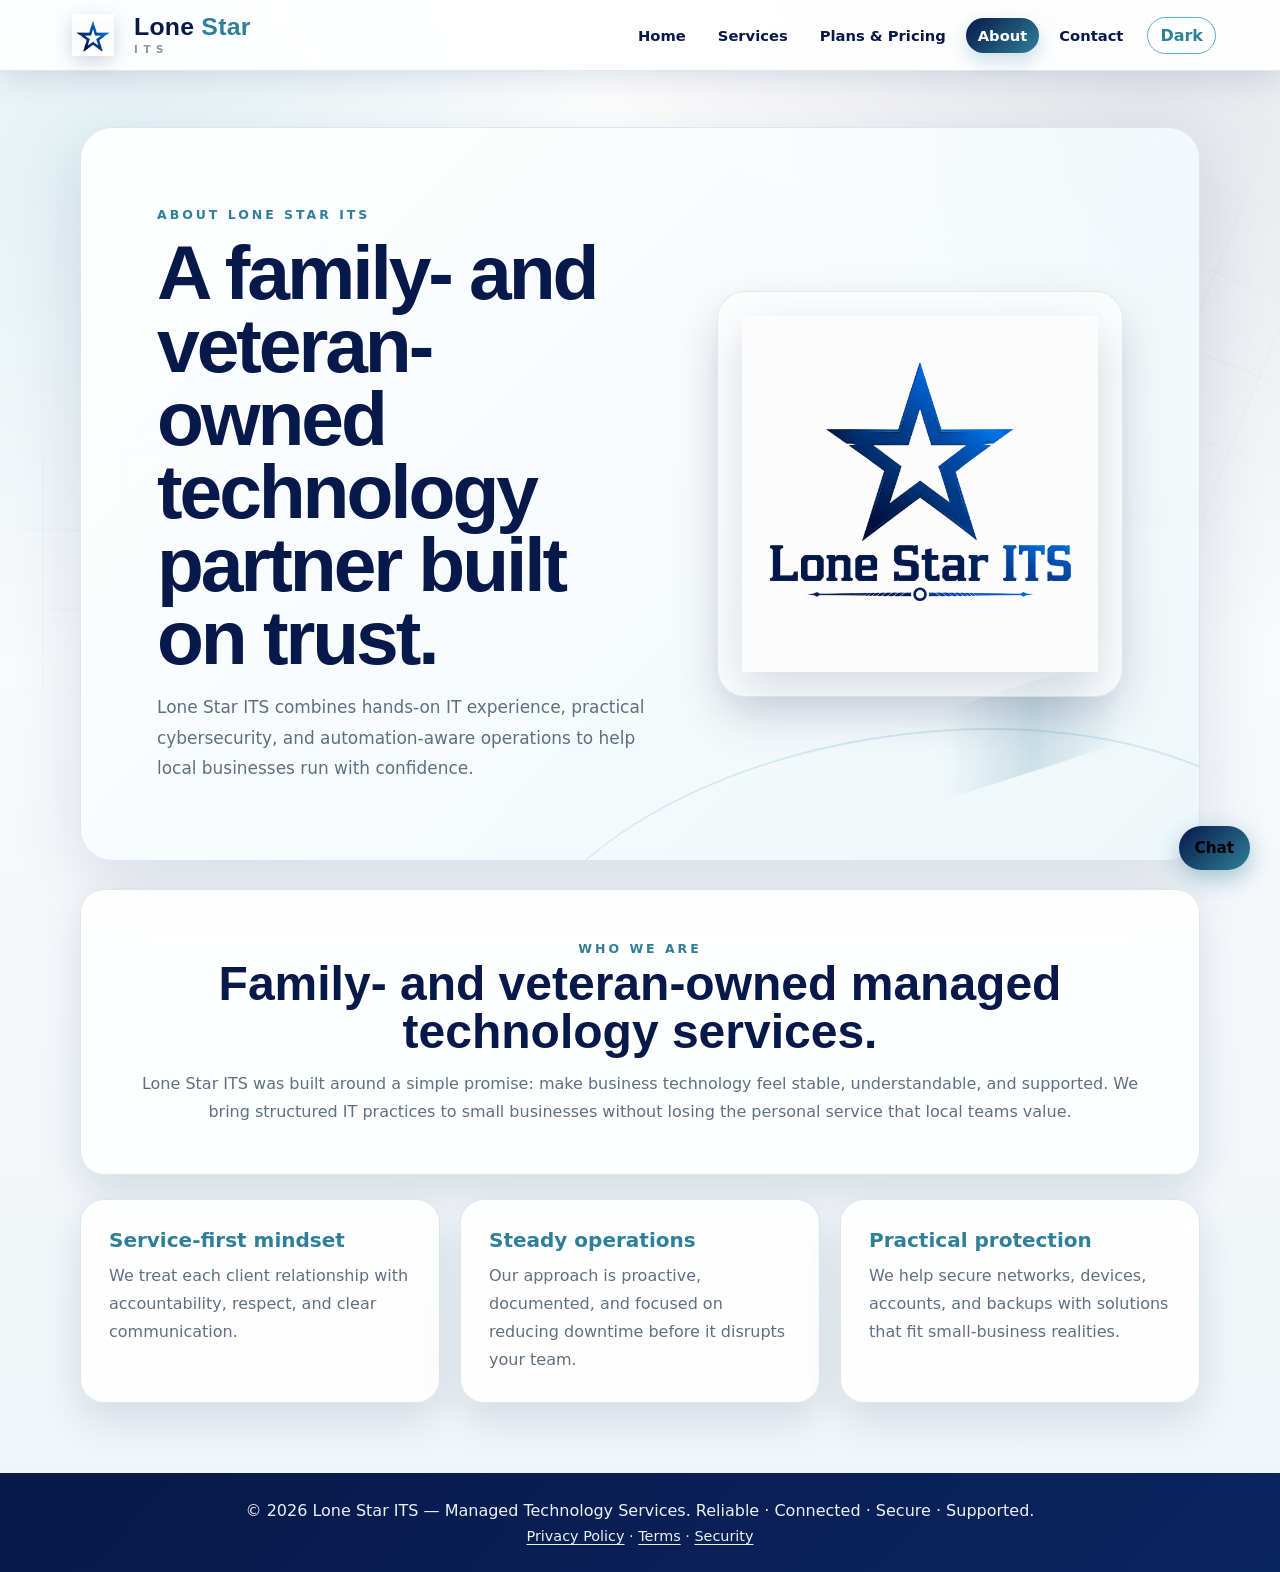
==== about.html @ 78ede6d4 "chore: update Lone Star ITS logo assets" ====
<!DOCTYPE html>
<html lang="en">
<head>
  <meta charset="UTF-8">
  <meta name="viewport" content="width=device-width, initial-scale=1.0">
  <title>About | Lone Star ITS</title>
  <meta name="description" content="Learn about Lone Star ITS, a family- and veteran-owned managed technology services company helping small businesses stay reliable, secure, and connected.">
  <meta property="og:title" content="About | Lone Star ITS">
  <meta property="og:description" content="Learn about Lone Star ITS, a family- and veteran-owned managed technology services company helping small businesses stay reliable, secure, and connected.">
  <meta property="og:image" content="https://lonestar-its.com/logo.png">
  <meta property="og:url" content="https://lonestar-its.com/about.html">
  <link rel="icon" type="image/png" href="logo-mark.png">
  <meta http-equiv="Content-Security-Policy" content="default-src 'self'; script-src 'self' 'unsafe-inline'; style-src 'self' 'unsafe-inline' https://fonts.googleapis.com; font-src https://fonts.gstatic.com; img-src 'self' data:; form-action https://formspree.io; connect-src 'self' https://lone-star-its.saints-correa23.workers.dev;">
  <meta http-equiv="X-Content-Type-Options" content="nosniff">
  <meta http-equiv="X-Frame-Options" content="DENY">
  <meta name="referrer" content="strict-origin-when-cross-origin">
  <link href="https://fonts.googleapis.com/css2?family=Inter:wght@400;500;600;700;800&family=Rajdhani:wght@600;700&display=swap" rel="stylesheet">
  <link rel="stylesheet" href="style.css">
</head>
<body>
<header>
  <a class="brand" href="index.html" aria-label="Lone Star ITS home">
    <img src="logo-mark.png" alt="Lone Star ITS blue star logo mark">
    <span class="brand-copy"><strong><span>Lone</span> Star</strong><small>ITS</small></span>
  </a>
  <div class="header-right">
    <nav id="main-nav">
      <a href="index.html">Home</a>
      <a href="services.html">Services</a>
      <a href="pricing.html">Plans &amp; Pricing</a>
      <a class="active" href="about.html">About</a>
      <a href="contact.html">Contact</a>
    </nav>
    <button class="dark-toggle" id="dark-mode-toggle">Dark</button>
    <button class="hamburger" id="hamburger" aria-label="Menu">
      <span></span><span></span><span></span>
    </button>
  </div>
</header>
<section class="hero compact fade-in"><div class="hero-text slide-up"><p class="eyebrow">About Lone Star ITS</p><h1>A family- and veteran-owned technology partner built on trust.</h1><p>Lone Star ITS combines hands-on IT experience, practical cybersecurity, and automation-aware operations to help local businesses run with confidence.</p></div><div class="hero-logo-panel"><img src="logo.png" alt="Lone Star ITS logo"></div></section>
<main>
  <section class="mission fade-in">
    <p class="eyebrow">Who We Are</p>
    <h2>Family- and veteran-owned managed technology services.</h2>
    <p>Lone Star ITS was built around a simple promise: make business technology feel stable, understandable, and supported. We bring structured IT practices to small businesses without losing the personal service that local teams value.</p>
  </section>
  <section class="values cards fade-in">
    <article><h3>Service-first mindset</h3><p>We treat each client relationship with accountability, respect, and clear communication.</p></article>
    <article><h3>Steady operations</h3><p>Our approach is proactive, documented, and focused on reducing downtime before it disrupts your team.</p></article>
    <article><h3>Practical protection</h3><p>We help secure networks, devices, accounts, and backups with solutions that fit small-business realities.</p></article>
  </section>
</main>
<footer>
  <p>© 2026 Lone Star ITS — Managed Technology Services. Reliable · Connected · Secure · Supported.</p>
  <p class="footer-links"><a href="privacy.html">Privacy Policy</a> · <a href="terms.html">Terms</a> · <a href="security.html">Security</a></p>
</footer>
<div id="chat-widget">
  <div id="chat-box">
    <div id="chat-header">
      <div class="chat-status">
        <span class="status-dot"></span>
        Lone Star ITS Support
      </div>
      <button id="chat-close" aria-label="Close chat">X</button>
    </div>
    <div id="chat-messages">
      <div class="chat-msg bot">Hi there! I'm the Lone Star ITS assistant. How can I help you secure, connect, or support your business today?</div>
    </div>
    <div id="chat-quick-replies">
      <button class="quick-reply">Pricing</button>
      <button class="quick-reply">Services</button>
      <button class="quick-reply">Service Area</button>
      <button class="quick-reply">Contact</button>
    </div>
    <div id="chat-input-row">
      <input type="text" id="chat-input" placeholder="Type a message..." autocomplete="off">
      <button id="chat-send" aria-label="Send message">Send</button>
    </div>
  </div>
  <button id="chat-toggle" title="Chat with us">Chat</button>
</div>
<script src="main.js"></script>
</body>
</html>
---- style.css ----
/* ============================================================
   Lone Star ITS — Main Stylesheet
   Brand direction: navy, teal, silver, white, circuit-line detail
   ============================================================ */

:root {
  --bg: #f7f9fc;
  --surface: #ffffff;
  --surface-soft: #eef5f8;
  --text: #10213f;
  --muted: #5f6f82;
  --navy: #07184a;
  --navy-2: #0b255f;
  --teal: #2f7f99;
  --teal-light: #5aafc4;
  --silver: #8b97a5;
  --border: #dce6ee;
  --shadow: rgba(7, 24, 74, 0.12);
  --shadow-strong: rgba(7, 24, 74, 0.24);
  --chat-bg: #ffffff;
  --chat-bubble-bot: #edf4f7;
  --chat-bubble-user: #2f7f99;
  --chat-text: #10213f;
}

body.dark-mode {
  --bg: #07111f;
  --surface: #0d1b2f;
  --surface-soft: #10213f;
  --text: #e9f2f7;
  --muted: #aebdca;
  --border: #1f3857;
  --shadow: rgba(0, 0, 0, 0.4);
  --shadow-strong: rgba(0, 0, 0, 0.55);
  --chat-bg: #0d1b2f;
  --chat-bubble-bot: #132b45;
  --chat-text: #e9f2f7;
}

* { box-sizing: border-box; margin: 0; padding: 0; }

body {
  min-height: 100vh;
  color: var(--text);
  background:
    radial-gradient(circle at 8% 10%, rgba(90, 175, 196, 0.16), transparent 28%),
    radial-gradient(circle at 90% 6%, rgba(7, 24, 74, 0.10), transparent 30%),
    linear-gradient(180deg, #ffffff 0%, var(--bg) 48%, #eef5f8 100%);
  font-family: 'Inter', system-ui, -apple-system, BlinkMacSystemFont, 'Segoe UI', sans-serif;
  transition: background-color 0.3s, color 0.3s;
}

body::before,
body::after {
  content: "";
  position: fixed;
  inset: auto auto 4% -6%;
  width: 48vw;
  height: 48vw;
  pointer-events: none;
  opacity: 0.18;
  background:
    linear-gradient(90deg, transparent 49%, var(--teal) 50%, transparent 51%) 0 0/80px 80px,
    linear-gradient(0deg, transparent 49%, var(--silver) 50%, transparent 51%) 0 0/80px 80px;
  mask-image: radial-gradient(circle, #000 0%, transparent 68%);
  z-index: -1;
}

body::after {
  inset: 5% -12% auto auto;
  transform: rotate(22deg);
  opacity: 0.13;
}

a { color: inherit; text-decoration: none; }

header {
  position: sticky;
  top: 0;
  z-index: 1000;
  display: flex;
  align-items: center;
  justify-content: space-between;
  gap: 24px;
  padding: 14px clamp(18px, 5vw, 64px);
  background: rgba(255, 255, 255, 0.88);
  border-bottom: 1px solid rgba(220, 230, 238, 0.9);
  box-shadow: 0 8px 30px var(--shadow);
  backdrop-filter: blur(14px);
}

body.dark-mode header { background: rgba(7, 17, 31, 0.88); }

.brand {
  display: inline-flex;
  align-items: center;
  gap: 12px;
  min-width: max-content;
}

.brand img {
  width: 58px;
  height: 42px;
  object-fit: contain;
  filter: drop-shadow(0 5px 10px rgba(7, 24, 74, 0.18));
}

.brand-copy { display: grid; line-height: 1; }
.brand-copy strong {
  font-family: 'Rajdhani', 'Inter', sans-serif;
  font-size: 1.55rem;
  letter-spacing: 0.01em;
  color: var(--teal);
}
.brand-copy strong span { color: var(--navy); }
body.dark-mode .brand-copy strong span { color: #dcefff; }
.brand-copy small {
  margin-top: 4px;
  color: var(--silver);
  letter-spacing: 0.55em;
  font-weight: 800;
  font-size: 0.64rem;
}

.header-right { display: flex; align-items: center; gap: 12px; }
nav { display: flex; align-items: center; gap: 8px; }
nav a {
  padding: 9px 12px;
  color: var(--navy);
  border-radius: 999px;
  font-weight: 700;
  font-size: 0.92rem;
  transition: 0.2s ease;
}
body.dark-mode nav a { color: #dcefff; }
nav a:hover,
nav a.active {
  color: #ffffff;
  background: linear-gradient(135deg, var(--navy), var(--teal));
  box-shadow: 0 8px 18px rgba(47, 127, 153, 0.24);
}

.dark-toggle,
.hamburger,
button,
.btn {
  font: inherit;
}

.dark-toggle {
  border: 1px solid var(--teal-light);
  background: var(--surface);
  color: var(--teal);
  border-radius: 999px;
  padding: 8px 12px;
  cursor: pointer;
  font-weight: 800;
  white-space: nowrap;
}
.dark-toggle:hover { background: var(--teal); color: #fff; }

.hamburger {
  display: none;
  flex-direction: column;
  gap: 5px;
  cursor: pointer;
  background: none;
  border: none;
  padding: 4px;
}
.hamburger span { width: 25px; height: 3px; background: var(--navy); border-radius: 3px; transition: 0.3s; }
body.dark-mode .hamburger span { background: #e9f2f7; }
.hamburger.open span:nth-child(1) { transform: translateY(8px) rotate(45deg); }
.hamburger.open span:nth-child(2) { opacity: 0; }
.hamburger.open span:nth-child(3) { transform: translateY(-8px) rotate(-45deg); }

.hero {
  position: relative;
  overflow: hidden;
  display: grid;
  grid-template-columns: minmax(0, 1.1fr) minmax(290px, 0.9fr);
  align-items: center;
  gap: clamp(28px, 5vw, 70px);
  margin: clamp(24px, 5vw, 56px) auto 28px;
  width: min(1120px, calc(100% - 32px));
  padding: clamp(34px, 6vw, 76px);
  background:
    linear-gradient(135deg, rgba(255, 255, 255, 0.94), rgba(238, 247, 250, 0.94)),
    radial-gradient(circle at 100% 0%, rgba(90, 175, 196, 0.24), transparent 35%);
  border: 1px solid var(--border);
  border-radius: 32px;
  box-shadow: 0 24px 70px var(--shadow);
}
body.dark-mode .hero { background: linear-gradient(135deg, rgba(13, 27, 47, 0.96), rgba(12, 36, 65, 0.92)); }
.hero::before {
  content: "";
  position: absolute;
  inset: auto -12% -45% 38%;
  height: 62%;
  border: 2px solid rgba(90, 175, 196, 0.22);
  border-left: none;
  border-bottom: none;
  border-radius: 50%;
  transform: rotate(-8deg);
}
.hero::after {
  content: "";
  position: absolute;
  right: 7%;
  bottom: 12%;
  width: 180px;
  height: 90px;
  background: linear-gradient(90deg, transparent, rgba(47, 127, 153, 0.28), transparent);
  transform: skewY(-18deg);
  opacity: 0.7;
}
.hero > * { position: relative; z-index: 1; }
.hero.compact { min-height: 360px; }
.hero h1 {
  max-width: 760px;
  color: var(--navy);
  font-family: 'Rajdhani', 'Inter', sans-serif;
  font-size: clamp(2.4rem, 6vw, 5rem);
  line-height: 0.95;
  letter-spacing: -0.04em;
  margin: 10px 0 18px;
}
body.dark-mode .hero h1 { color: #eaf8ff; }
.hero p { color: var(--muted); line-height: 1.8; font-size: 1.06rem; max-width: 680px; }
.eyebrow {
  color: var(--teal) !important;
  text-transform: uppercase;
  letter-spacing: 0.24em;
  font-weight: 900;
  font-size: 0.78rem !important;
}
.hero-actions { display: flex; flex-wrap: wrap; gap: 14px; margin-top: 28px; }

.btn,
button.submit {
  display: inline-flex;
  align-items: center;
  justify-content: center;
  border: none;
  border-radius: 999px;
  padding: 13px 22px;
  cursor: pointer;
  font-weight: 900;
  transition: 0.2s ease;
}
.btn.primary,
button.submit { background: linear-gradient(135deg, var(--navy), var(--teal)); color: #ffffff; box-shadow: 0 12px 26px rgba(47,127,153,0.28); }
.btn.secondary { color: var(--navy); background: var(--surface); border: 1px solid var(--border); }
.btn.small { padding: 10px 16px; color: #fff; background: var(--teal); margin-top: 16px; }
.btn:hover,
button.submit:hover { transform: translateY(-2px); box-shadow: 0 14px 34px var(--shadow-strong); }

.hero-logo-panel {
  display: grid;
  place-items: center;
  min-height: 300px;
  padding: 24px;
  background: rgba(255,255,255,0.72);
  border: 1px solid rgba(220, 230, 238, 0.8);
  border-radius: 28px;
  box-shadow: inset 0 1px 0 rgba(255,255,255,0.8), 0 20px 48px rgba(7,24,74,0.14);
}
body.dark-mode .hero-logo-panel { background: rgba(255,255,255,0.05); }
.hero-logo-panel img { width: min(100%, 480px); height: auto; object-fit: contain; filter: drop-shadow(0 16px 24px rgba(7,24,74,0.16)); }

main { width: min(1120px, calc(100% - 32px)); margin: 0 auto 70px; }
.trust-strip,
.cards,
.services-grid,
.pricing {
  display: grid;
  gap: 20px;
}
.trust-strip {
  grid-template-columns: repeat(4, 1fr);
  margin: 30px 0;
}
.trust-strip span,
.cards article,
.service-card,
.plan,
.contact,
.mission,
.goals,
.pricing-note,
.web-plan {
  background: rgba(255,255,255,0.9);
  border: 1px solid var(--border);
  border-radius: 24px;
  box-shadow: 0 16px 42px var(--shadow);
}
body.dark-mode .trust-strip span,
body.dark-mode .cards article,
body.dark-mode .service-card,
body.dark-mode .plan,
body.dark-mode .contact,
body.dark-mode .mission,
body.dark-mode .goals,
body.dark-mode .pricing-note,
body.dark-mode .web-plan { background: rgba(13,27,47,0.9); }
.trust-strip span { padding: 18px; text-align: center; color: var(--navy); font-weight: 900; letter-spacing: 0.1em; text-transform: uppercase; }
body.dark-mode .trust-strip span { color: #e9f2f7; }

.mission,
.goals { padding: clamp(26px, 5vw, 48px); margin: 24px 0; text-align: center; }
.mission h2,
.goals h2,
.contact h2,
.pricing-note h2,
.web-plan h2 { color: var(--navy); font-size: clamp(1.8rem, 4vw, 3rem); font-family: 'Rajdhani', 'Inter', sans-serif; line-height: 1; margin-bottom: 14px; }
body.dark-mode .mission h2,
body.dark-mode .goals h2,
body.dark-mode .contact h2,
body.dark-mode .pricing-note h2,
body.dark-mode .web-plan h2 { color: #eaf8ff; }
.mission p,
.goals li,
.cards p,
.service-card p,
.pricing-note p,
.web-plan-copy,
.web-price-card p,
.web-feature-list { color: var(--muted); line-height: 1.75; }
.goals ol { list-style: none; display: grid; gap: 12px; max-width: 820px; margin: 24px auto 0; text-align: left; }
.goals li { padding: 16px 18px; border-left: 4px solid var(--teal); background: var(--surface-soft); border-radius: 14px; }
.goals strong { color: var(--teal); }

.cards { grid-template-columns: repeat(3, 1fr); margin: 24px 0; }
.cards article { padding: 28px; }
.cards h3,
.service-card h3,
.plan h3 { color: var(--teal); font-size: 1.25rem; margin-bottom: 10px; }

.services-grid { grid-template-columns: repeat(auto-fit, minmax(260px, 1fr)); margin-top: 26px; }
.service-card { padding: 28px; transition: 0.2s ease; }
.service-card:hover { transform: translateY(-6px); box-shadow: 0 22px 52px var(--shadow-strong); }

.pricing-note { padding: clamp(24px, 4vw, 38px); margin: 24px 0 0; text-align: center; }
.pricing-note p { max-width: 780px; margin: 0 auto; }
.pricing-note .eyebrow { margin-bottom: 10px; }

.pricing { grid-template-columns: repeat(3, 1fr); align-items: stretch; margin-top: 28px; }
.plan { position: relative; padding: 32px; display: flex; flex-direction: column; gap: 16px; }
.plan.featured { border: 2px solid var(--teal-light); transform: translateY(-8px); }
.plan-label { color: var(--teal); text-transform: uppercase; letter-spacing: 0.18em; font-weight: 900; font-size: 0.72rem; }
.price { color: var(--navy); font-size: 2.4rem; font-weight: 900; }
body.dark-mode .price { color: #eaf8ff; }
.price span { color: var(--muted); font-size: 1rem; }
.plan ul { display: grid; gap: 10px; margin-left: 18px; color: var(--muted); line-height: 1.5; flex: 1; }

.standalone-pricing { margin-top: 28px; }
.web-plan {
  position: relative;
  overflow: hidden;
  display: grid;
  gap: 24px;
  padding: clamp(28px, 5vw, 46px);
  border: 2px solid rgba(90, 175, 196, 0.42);
}
.web-plan::before {
  content: "";
  position: absolute;
  inset: 0;
  background:
    radial-gradient(circle at 85% 15%, rgba(90,175,196,0.20), transparent 30%),
    linear-gradient(135deg, transparent, rgba(47,127,153,0.08));
  pointer-events: none;
}
.web-plan > * { position: relative; z-index: 1; }
.web-plan-copy { max-width: 850px; }
.web-pricing-grid { display: grid; grid-template-columns: repeat(2, 1fr); gap: 18px; }
.web-price-card {
  padding: 22px;
  border: 1px solid var(--border);
  border-radius: 20px;
  background: var(--surface-soft);
}
.web-price-card span { display: block; color: var(--teal); font-weight: 900; text-transform: uppercase; letter-spacing: 0.14em; font-size: 0.72rem; margin-bottom: 8px; }
.web-price-card strong { display: block; color: var(--navy); font-size: clamp(1.6rem, 4vw, 2.6rem); font-weight: 900; margin-bottom: 8px; }
body.dark-mode .web-price-card strong { color: #eaf8ff; }
.web-price-card strong span { display: inline; color: var(--muted); font-size: 1rem; letter-spacing: normal; text-transform: none; }
.web-price-card.highlight { background: linear-gradient(135deg, rgba(7, 24, 74, 0.08), rgba(47, 127, 153, 0.13)); border-color: var(--teal-light); }
.web-feature-list { display: grid; grid-template-columns: repeat(2, minmax(0, 1fr)); gap: 10px 20px; margin-left: 18px; }

.contact { max-width: 680px; margin: 28px auto 0; padding: clamp(26px, 5vw, 46px); text-align: center; }
form { margin-top: 20px; text-align: left; }
label { display: block; margin: 16px 0 7px; font-weight: 800; color: var(--navy); }
body.dark-mode label { color: #dcefff; }
input,
textarea,
select {
  width: 100%;
  padding: 13px 14px;
  border: 1px solid var(--border);
  border-radius: 14px;
  background: var(--surface);
  color: var(--text);
  font: inherit;
}
textarea { resize: vertical; }
input:focus,
textarea:focus,
select:focus { outline: 2px solid rgba(90,175,196,0.35); border-color: var(--teal); }
button.submit { width: 100%; margin-top: 20px; }


#chat-widget { position: fixed; bottom: 30px; right: 30px; z-index: 9999; }
#chat-toggle {
  min-width: 70px;
  height: 44px;
  padding: 0 16px;
  border-radius: 999px;
  background: linear-gradient(135deg, var(--navy), var(--teal));
  border: none;
  cursor: pointer;
  box-shadow: 0 8px 24px rgba(47,127,153,0.42);
  display: flex;
  align-items: center;
  justify-content: center;
  margin-left: auto;
  transition: transform 0.3s;
  font-size: 0.95rem;
  font-weight: 900;
}
#chat-toggle:hover { transform: scale(1.08); }
#chat-box {
  display: none;
  flex-direction: column;
  width: 330px;
  height: 430px;
  background: var(--chat-bg);
  border-radius: 20px;
  box-shadow: 0 18px 48px rgba(0,0,0,0.22);
  overflow: hidden;
  margin-bottom: 12px;
  border: 1px solid var(--border);
}
#chat-box.open { display: flex; }
#chat-header { background: linear-gradient(135deg, var(--navy), var(--teal)); color: #fff; padding: 14px 18px; display: flex; align-items: center; justify-content: space-between; font-weight: 800; font-size: 0.95em; }
.chat-status { display: flex; align-items: center; gap: 8px; }
.status-dot { width: 9px; height: 9px; background: #45d483; border-radius: 50%; animation: pulse 1.5s infinite; }
@keyframes pulse { 0%, 100% { opacity: 1; } 50% { opacity: 0.4; } }
#chat-close { background: none; border: none; color: #fff; font-size: 1.2em; cursor: pointer; line-height: 1; padding: 0 4px; }
#chat-messages { flex: 1; overflow-y: auto; padding: 16px; display: flex; flex-direction: column; gap: 10px; }
.chat-msg { max-width: 85%; padding: 10px 14px; border-radius: 16px; font-size: 0.88em; line-height: 1.5; word-wrap: break-word; }
.chat-msg.bot { background: var(--chat-bubble-bot); color: var(--chat-text); align-self: flex-start; border-bottom-left-radius: 4px; }
.chat-msg.user { background: var(--chat-bubble-user); color: #fff; align-self: flex-end; border-bottom-right-radius: 4px; }
#chat-quick-replies { display: flex; flex-wrap: wrap; gap: 6px; padding: 0 16px 10px; }
.quick-reply { background: none; border: 1px solid var(--teal); color: var(--teal); border-radius: 20px; padding: 5px 12px; font-size: 0.78em; cursor: pointer; font-weight: 800; }
.quick-reply:hover { background: var(--teal); color: #fff; }
#chat-input-row { display: flex; border-top: 1px solid var(--border); padding: 10px; gap: 8px; }
#chat-input { flex: 1; border-radius: 20px; padding: 8px 14px; font-size: 0.85em; }
#chat-send { background: var(--teal); border: none; border-radius: 999px; min-width: 58px; height: 36px; padding: 0 12px; color: #fff; cursor: pointer; display: flex; align-items: center; justify-content: center; font-weight: 900; }
#chat-send:hover { background: var(--teal-light); }
.typing-indicator { display: flex; align-items: center; gap: 4px; padding: 12px 16px; min-width: 52px; }
.typing-indicator span { display: inline-block; width: 7px; height: 7px; border-radius: 50%; background: var(--teal); animation: typingBounce 1.2s infinite ease-in-out; }
.typing-indicator span:nth-child(2) { animation-delay: 0.2s; }
.typing-indicator span:nth-child(3) { animation-delay: 0.4s; }
@keyframes typingBounce { 0%, 60%, 100% { transform: translateY(0); opacity: 0.4; } 30% { transform: translateY(-6px); opacity: 1; } }

footer { text-align: center; padding: 28px 16px; color: #e9f2f7; background: linear-gradient(135deg, var(--navy), #0b255f); }
.footer-links { margin-top: 8px; font-size: 0.9rem; }
.footer-links a { color: #e9f2f7; text-decoration: underline; text-underline-offset: 3px; }
.form-note { margin-top: 16px; color: var(--muted); line-height: 1.6; font-size: 0.92rem; }
.form-note a { color: var(--teal); font-weight: 800; text-decoration: underline; }
.visually-hidden { position: absolute !important; left: -10000px !important; width: 1px !important; height: 1px !important; overflow: hidden !important; }
.fade-in { animation: fadeIn 0.75s ease-in forwards; opacity: 0; }
.slide-up { animation: slideUp 0.75s ease-out forwards; opacity: 0; }
@keyframes fadeIn { from { opacity: 0; transform: translateY(10px); } to { opacity: 1; transform: translateY(0); } }
@keyframes slideUp { from { opacity: 0; transform: translateY(24px); } to { opacity: 1; transform: translateY(0); } }

@media (max-width: 900px) {
  header { flex-wrap: wrap; }
  .hamburger { display: flex; }
  nav { display: none; width: 100%; flex-direction: column; align-items: stretch; padding: 10px 0; }
  nav.open { display: flex; }
  nav a { text-align: center; }
  .hero { grid-template-columns: 1fr; text-align: center; padding: 32px 20px; }
  .hero p { margin-left: auto; margin-right: auto; }
  .hero-actions { justify-content: center; }
  .hero-logo-panel { min-height: 220px; }
  .trust-strip, .cards, .pricing, .web-pricing-grid, .web-feature-list { grid-template-columns: 1fr; }
  .plan.featured { transform: none; }
  #chat-box { width: 290px; height: 390px; }
  #chat-widget { bottom: 20px; right: 16px; }
}

@media (max-width: 520px) {
  .brand-copy strong { font-size: 1.2rem; }
  .brand-copy small { letter-spacing: 0.35em; }
  .brand img { width: 50px; }
  .header-right { width: 100%; justify-content: flex-end; }
  .hero h1 { font-size: 2.25rem; }
}
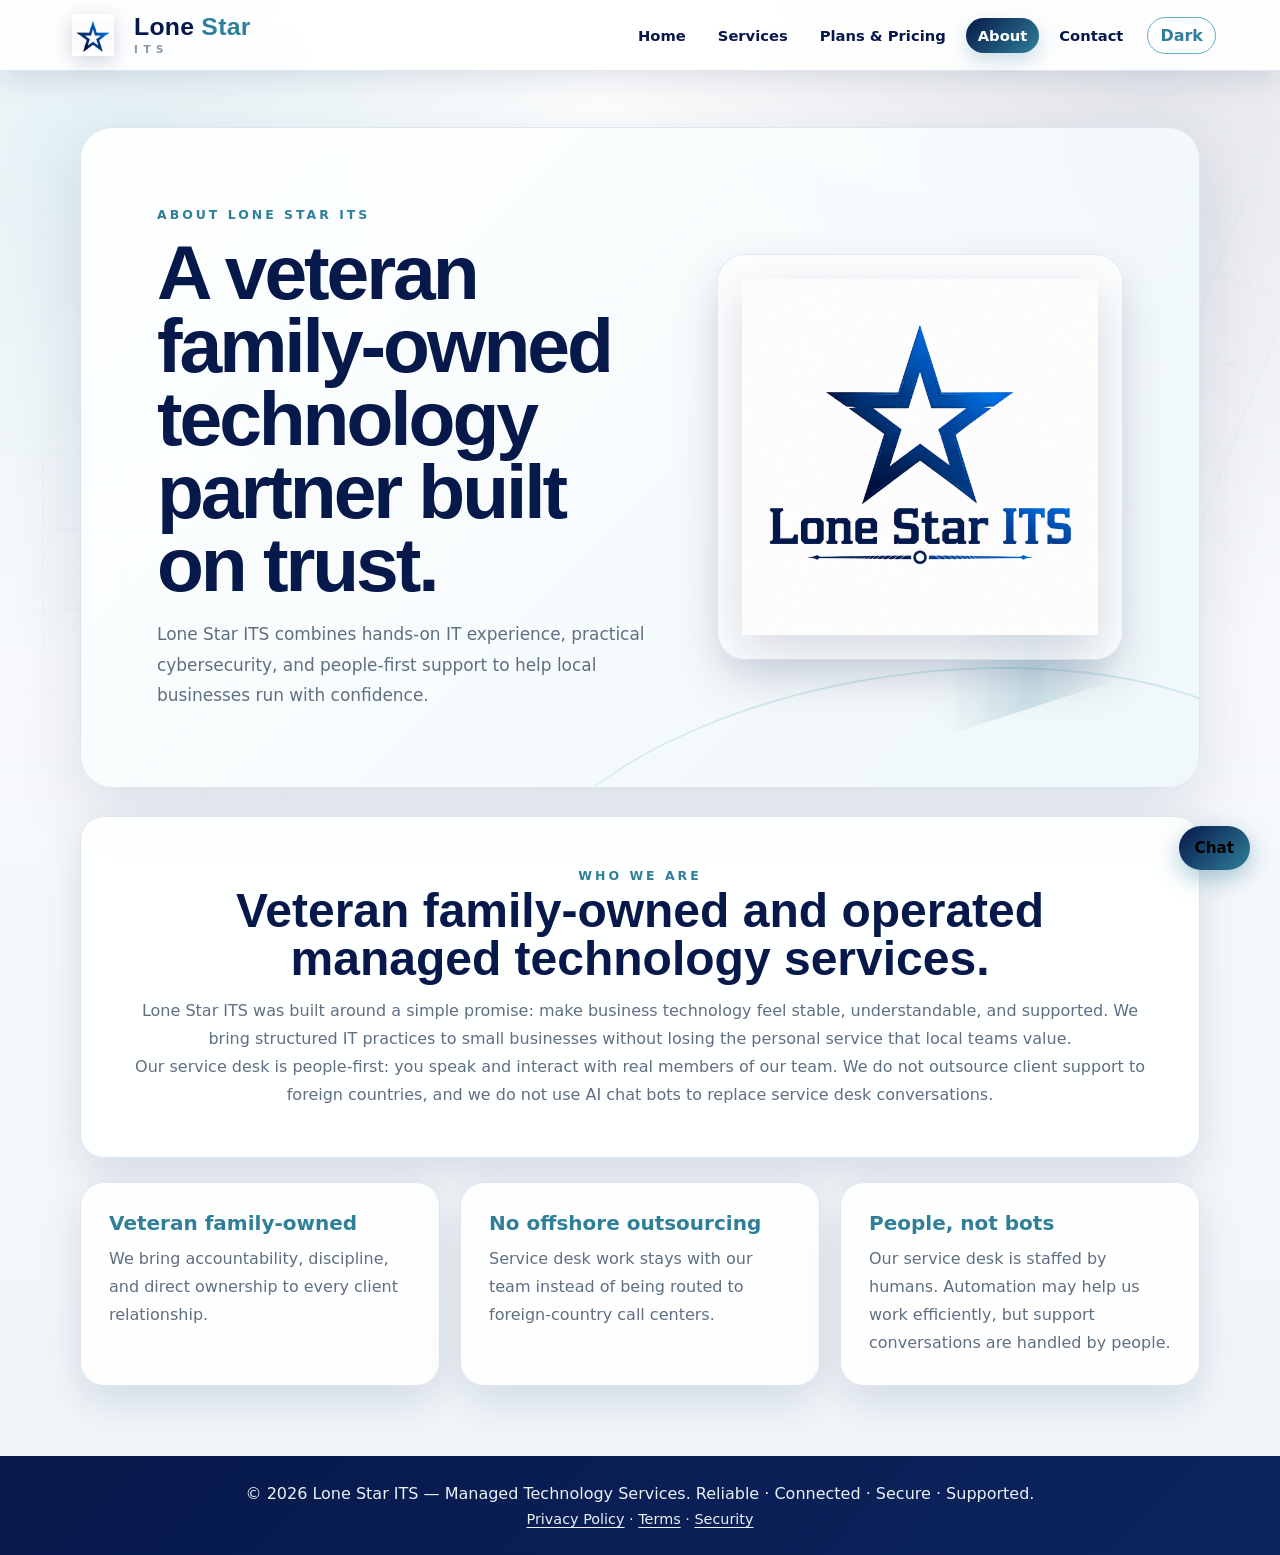
==== commit 9e4dc772: "chore: add human service desk messaging" ====
--- a/about.html
+++ b/about.html
@@ -4,9 +4,9 @@
   <meta charset="UTF-8">
   <meta name="viewport" content="width=device-width, initial-scale=1.0">
   <title>About | Lone Star ITS</title>
-  <meta name="description" content="Learn about Lone Star ITS, a family- and veteran-owned managed technology services company helping small businesses stay reliable, secure, and connected.">
+  <meta name="description" content="Learn about Lone Star ITS, a veteran family-owned and operated managed technology services company with U.S.-based human service desk support.">
   <meta property="og:title" content="About | Lone Star ITS">
-  <meta property="og:description" content="Learn about Lone Star ITS, a family- and veteran-owned managed technology services company helping small businesses stay reliable, secure, and connected.">
+  <meta property="og:description" content="Learn about Lone Star ITS, a veteran family-owned and operated managed technology services company with U.S.-based human service desk support.">
   <meta property="og:image" content="https://lonestar-its.com/logo.png">
   <meta property="og:url" content="https://lonestar-its.com/about.html">
   <link rel="icon" type="image/png" href="logo-mark.png">
@@ -37,17 +37,18 @@
     </button>
   </div>
 </header>
-<section class="hero compact fade-in"><div class="hero-text slide-up"><p class="eyebrow">About Lone Star ITS</p><h1>A family- and veteran-owned technology partner built on trust.</h1><p>Lone Star ITS combines hands-on IT experience, practical cybersecurity, and automation-aware operations to help local businesses run with confidence.</p></div><div class="hero-logo-panel"><img src="logo.png" alt="Lone Star ITS logo"></div></section>
+<section class="hero compact fade-in"><div class="hero-text slide-up"><p class="eyebrow">About Lone Star ITS</p><h1>A veteran family-owned technology partner built on trust.</h1><p>Lone Star ITS combines hands-on IT experience, practical cybersecurity, and people-first support to help local businesses run with confidence.</p></div><div class="hero-logo-panel"><img src="logo.png" alt="Lone Star ITS logo"></div></section>
 <main>
   <section class="mission fade-in">
     <p class="eyebrow">Who We Are</p>
-    <h2>Family- and veteran-owned managed technology services.</h2>
+    <h2>Veteran family-owned and operated managed technology services.</h2>
     <p>Lone Star ITS was built around a simple promise: make business technology feel stable, understandable, and supported. We bring structured IT practices to small businesses without losing the personal service that local teams value.</p>
+    <p>Our service desk is people-first: you speak and interact with real members of our team. We do not outsource client support to foreign countries, and we do not use AI chat bots to replace service desk conversations.</p>
   </section>
   <section class="values cards fade-in">
-    <article><h3>Service-first mindset</h3><p>We treat each client relationship with accountability, respect, and clear communication.</p></article>
-    <article><h3>Steady operations</h3><p>Our approach is proactive, documented, and focused on reducing downtime before it disrupts your team.</p></article>
-    <article><h3>Practical protection</h3><p>We help secure networks, devices, accounts, and backups with solutions that fit small-business realities.</p></article>
+    <article><h3>Veteran family-owned</h3><p>We bring accountability, discipline, and direct ownership to every client relationship.</p></article>
+    <article><h3>No offshore outsourcing</h3><p>Service desk work stays with our team instead of being routed to foreign-country call centers.</p></article>
+    <article><h3>People, not bots</h3><p>Our service desk is staffed by humans. Automation may help us work efficiently, but support conversations are handled by people.</p></article>
   </section>
 </main>
 <footer>
@@ -59,12 +60,12 @@
     <div id="chat-header">
       <div class="chat-status">
         <span class="status-dot"></span>
-        Lone Star ITS Support
+        Lone Star ITS Website Assistant
       </div>
       <button id="chat-close" aria-label="Close chat">X</button>
     </div>
     <div id="chat-messages">
-      <div class="chat-msg bot">Hi there! I'm the Lone Star ITS assistant. How can I help you secure, connect, or support your business today?</div>
+      <div class="chat-msg bot">Hi there! I'm the Lone Star ITS website assistant for general questions. For service desk support, you will work with real people from our team.</div>
     </div>
     <div id="chat-quick-replies">
       <button class="quick-reply">Pricing</button>
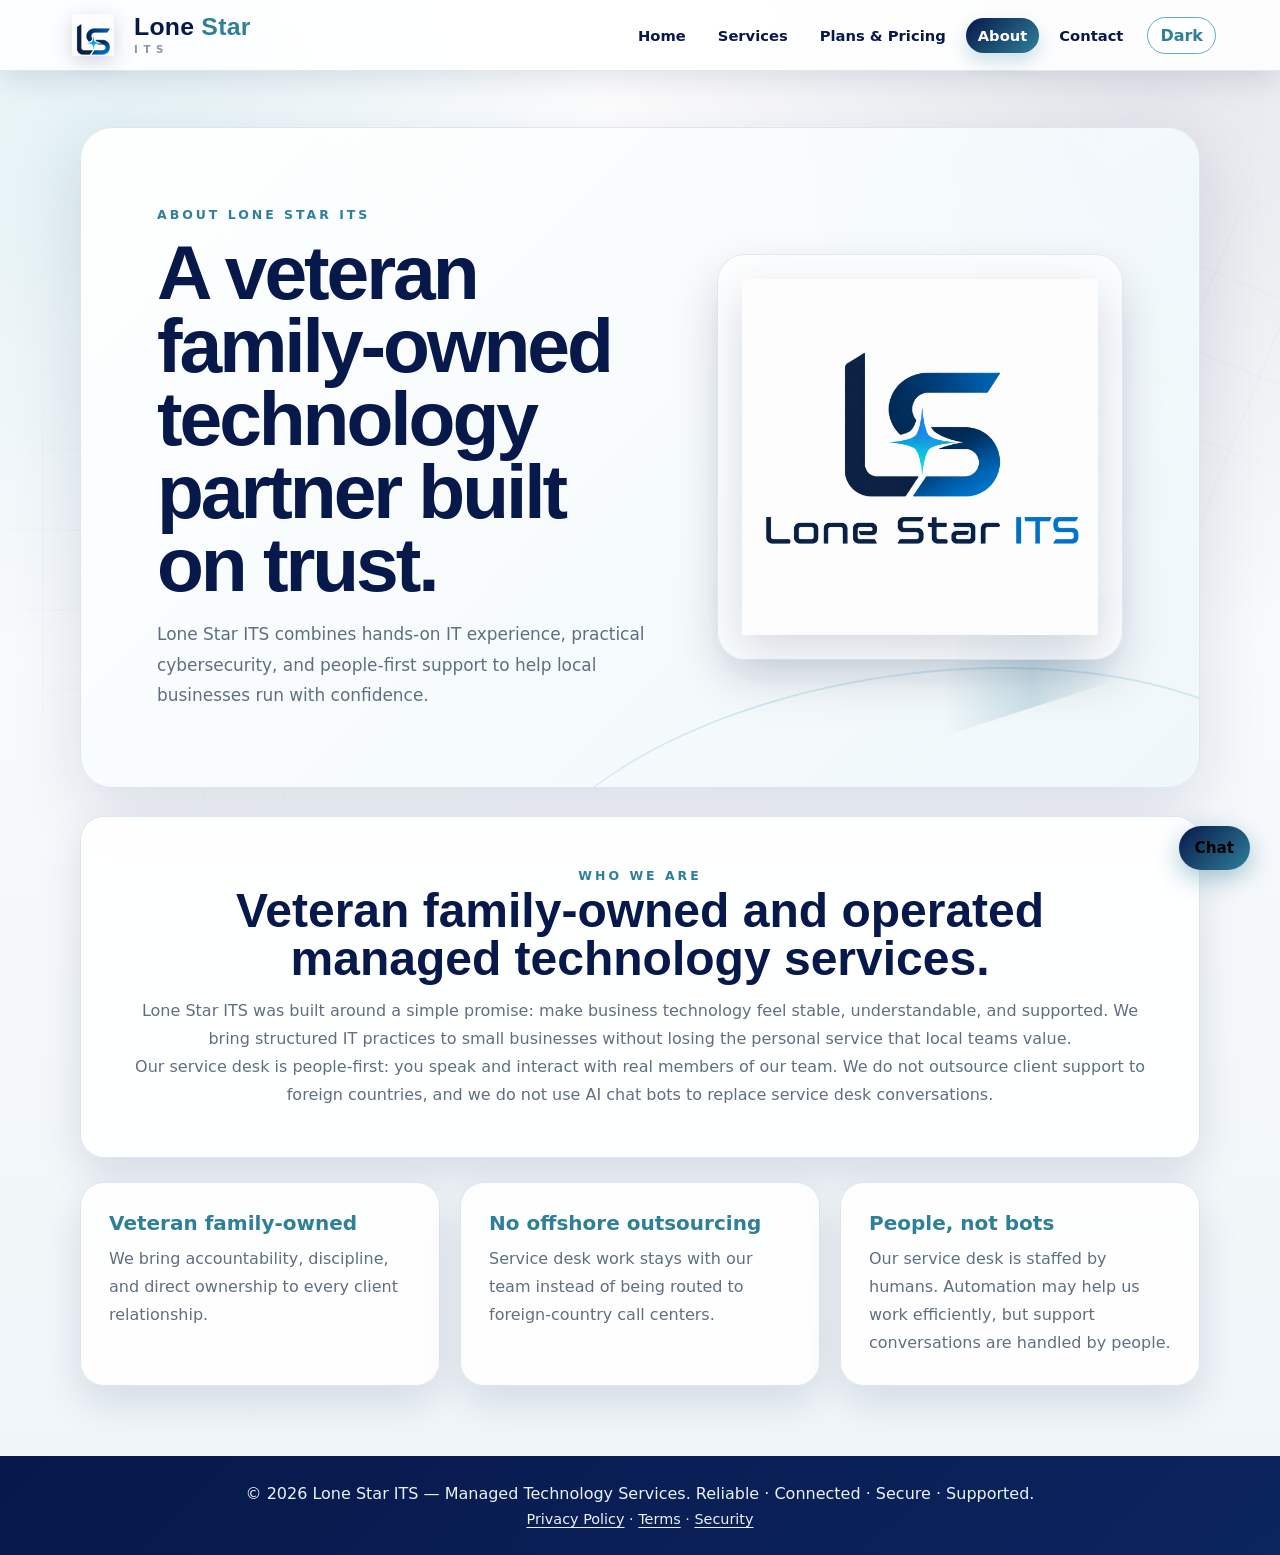
==== commit 68763989: "chore: harden CSP, replace inline redirect, restrict chat worker origin - Remove script-src 'unsafe-" ====
--- a/about.html
+++ b/about.html
@@ -10,9 +10,8 @@
   <meta property="og:image" content="https://lonestar-its.com/logo.png">
   <meta property="og:url" content="https://lonestar-its.com/about.html">
   <link rel="icon" type="image/png" href="logo-mark.png">
-  <meta http-equiv="Content-Security-Policy" content="default-src 'self'; script-src 'self' 'unsafe-inline'; style-src 'self' 'unsafe-inline' https://fonts.googleapis.com; font-src https://fonts.gstatic.com; img-src 'self' data:; form-action https://formspree.io; connect-src 'self' https://lone-star-its.saints-correa23.workers.dev;">
+  <meta http-equiv="Content-Security-Policy" content="default-src 'self'; script-src 'self'; style-src 'self' 'unsafe-inline' https://fonts.googleapis.com; font-src https://fonts.gstatic.com; img-src 'self' data:; form-action https://formspree.io/f/mojbdwra; connect-src 'self' https://lone-star-its.saints-correa23.workers.dev; frame-ancestors 'none'; base-uri 'self';">
   <meta http-equiv="X-Content-Type-Options" content="nosniff">
-  <meta http-equiv="X-Frame-Options" content="DENY">
   <meta name="referrer" content="strict-origin-when-cross-origin">
   <link href="https://fonts.googleapis.com/css2?family=Inter:wght@400;500;600;700;800&family=Rajdhani:wght@600;700&display=swap" rel="stylesheet">
   <link rel="stylesheet" href="style.css">
--- a/style.css
+++ b/style.css
@@ -285,6 +285,7 @@
 .service-card,
 .plan,
 .contact,
+.contact-info,
 .mission,
 .goals,
 .pricing-note,
@@ -299,10 +300,19 @@
 body.dark-mode .service-card,
 body.dark-mode .plan,
 body.dark-mode .contact,
+body.dark-mode .contact-info,
 body.dark-mode .mission,
 body.dark-mode .goals,
 body.dark-mode .pricing-note,
 body.dark-mode .web-plan { background: rgba(13,27,47,0.9); }
+
+.contact-info { max-width: 680px; margin: 28px auto 0; padding: clamp(24px, 4vw, 38px); text-align: center; }
+.contact-info h2 { color: var(--navy); font-size: clamp(1.6rem, 3.5vw, 2.4rem); font-family: 'Rajdhani', 'Inter', sans-serif; line-height: 1; margin-bottom: 14px; }
+body.dark-mode .contact-info h2 { color: #eaf8ff; }
+.contact-info address { font-style: normal; color: var(--muted); line-height: 1.9; }
+.contact-info .contact-name { color: var(--text); font-weight: 700; letter-spacing: 0.02em; }
+.contact-info a { color: var(--teal); text-decoration: none; font-weight: 600; }
+.contact-info a:hover { text-decoration: underline; }
 .trust-strip span { padding: 18px; text-align: center; color: var(--navy); font-weight: 900; letter-spacing: 0.1em; text-transform: uppercase; }
 body.dark-mode .trust-strip span { color: #e9f2f7; }
 
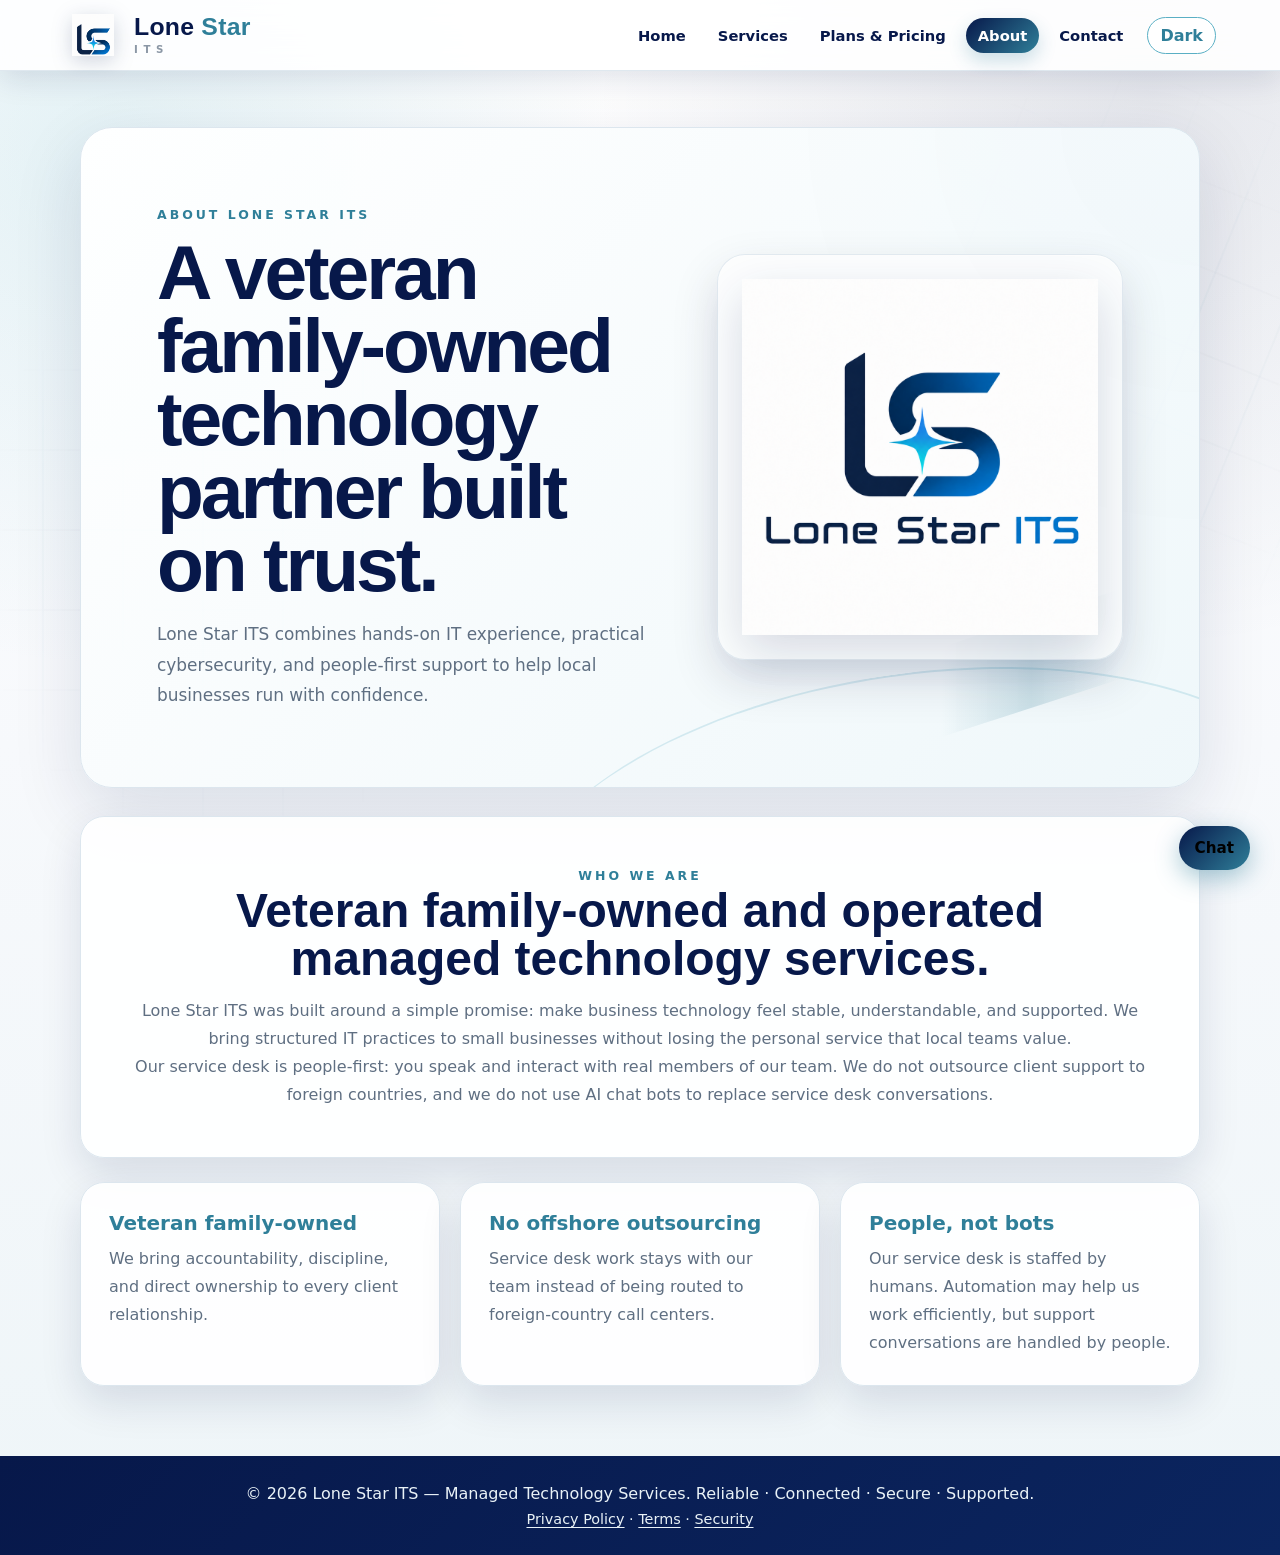
==== commit ca9577fe: "Fix privacy/security accuracy, harden CSP, add SEO/a11y, trim repo - privacy.html & security.html: r" ====
--- a/about.html
+++ b/about.html
@@ -9,14 +9,22 @@
   <meta property="og:description" content="Learn about Lone Star ITS, a veteran family-owned and operated managed technology services company with U.S.-based human service desk support.">
   <meta property="og:image" content="https://lonestar-its.com/logo.png">
   <meta property="og:url" content="https://lonestar-its.com/about.html">
+  <link rel="canonical" href="https://lonestar-its.com/about.html">
+  <meta name="twitter:card" content="summary_large_image">
+  <meta name="twitter:title" content="About | Lone Star ITS">
+  <meta name="twitter:description" content="Learn about Lone Star ITS, a veteran family-owned and operated managed technology services company with U.S.-based human service desk support.">
+  <meta name="twitter:image" content="https://lonestar-its.com/logo.png">
   <link rel="icon" type="image/png" href="logo-mark.png">
-  <meta http-equiv="Content-Security-Policy" content="default-src 'self'; script-src 'self'; style-src 'self' 'unsafe-inline' https://fonts.googleapis.com; font-src https://fonts.gstatic.com; img-src 'self' data:; form-action https://formspree.io/f/mojbdwra; connect-src 'self' https://lone-star-its.saints-correa23.workers.dev; frame-ancestors 'none'; base-uri 'self';">
+  <meta http-equiv="Content-Security-Policy" content="default-src 'self'; script-src 'self' https://challenges.cloudflare.com; style-src 'self' https://fonts.googleapis.com; font-src https://fonts.gstatic.com; img-src 'self' data:; form-action 'self'; connect-src 'self' https://lone-star-its.saints-correa23.workers.dev; frame-src https://challenges.cloudflare.com; frame-ancestors 'none'; base-uri 'self'; object-src 'none'; upgrade-insecure-requests">
   <meta http-equiv="X-Content-Type-Options" content="nosniff">
   <meta name="referrer" content="strict-origin-when-cross-origin">
+  <link rel="preconnect" href="https://fonts.googleapis.com">
+  <link rel="preconnect" href="https://fonts.gstatic.com" crossorigin>
   <link href="https://fonts.googleapis.com/css2?family=Inter:wght@400;500;600;700;800&family=Rajdhani:wght@600;700&display=swap" rel="stylesheet">
   <link rel="stylesheet" href="style.css">
 </head>
 <body>
+<a class="skip-link" href="#main-content">Skip to main content</a>
 <header>
   <a class="brand" href="index.html" aria-label="Lone Star ITS home">
     <img src="logo-mark.png" alt="Lone Star ITS blue star logo mark">
@@ -37,7 +45,7 @@
   </div>
 </header>
 <section class="hero compact fade-in"><div class="hero-text slide-up"><p class="eyebrow">About Lone Star ITS</p><h1>A veteran family-owned technology partner built on trust.</h1><p>Lone Star ITS combines hands-on IT experience, practical cybersecurity, and people-first support to help local businesses run with confidence.</p></div><div class="hero-logo-panel"><img src="logo.png" alt="Lone Star ITS logo"></div></section>
-<main>
+<main id="main-content">
   <section class="mission fade-in">
     <p class="eyebrow">Who We Are</p>
     <h2>Veteran family-owned and operated managed technology services.</h2>
@@ -73,6 +81,7 @@
       <button class="quick-reply">Contact</button>
     </div>
     <div id="chat-input-row">
+      <label for="chat-input" class="visually-hidden">Type your message to the website assistant</label>
       <input type="text" id="chat-input" placeholder="Type a message..." autocomplete="off">
       <button id="chat-send" aria-label="Send message">Send</button>
     </div>
--- a/style.css
+++ b/style.css
@@ -463,6 +463,8 @@
 #chat-quick-replies { display: flex; flex-wrap: wrap; gap: 6px; padding: 0 16px 10px; }
 .quick-reply { background: none; border: 1px solid var(--teal); color: var(--teal); border-radius: 20px; padding: 5px 12px; font-size: 0.78em; cursor: pointer; font-weight: 800; }
 .quick-reply:hover { background: var(--teal); color: #fff; }
+#turnstile-container { display: flex; justify-content: center; padding: 8px 10px 0; min-height: 0; }
+#turnstile-container:empty { padding: 0; }
 #chat-input-row { display: flex; border-top: 1px solid var(--border); padding: 10px; gap: 8px; }
 #chat-input { flex: 1; border-radius: 20px; padding: 8px 14px; font-size: 0.85em; }
 #chat-send { background: var(--teal); border: none; border-radius: 999px; min-width: 58px; height: 36px; padding: 0 12px; color: #fff; cursor: pointer; display: flex; align-items: center; justify-content: center; font-weight: 900; }
@@ -478,7 +480,22 @@
 .footer-links a { color: #e9f2f7; text-decoration: underline; text-underline-offset: 3px; }
 .form-note { margin-top: 16px; color: var(--muted); line-height: 1.6; font-size: 0.92rem; }
 .form-note a { color: var(--teal); font-weight: 800; text-decoration: underline; }
+.form-status { margin-top: 12px; min-height: 1.2em; line-height: 1.6; font-size: 0.95rem; font-weight: 600; }
+.form-status[data-state="pending"] { color: var(--muted); }
+.form-status[data-state="error"]   { color: #c0392b; }
 .visually-hidden { position: absolute !important; left: -10000px !important; width: 1px !important; height: 1px !important; overflow: hidden !important; }
+.skip-link {
+  position: absolute;
+  left: -9999px;
+  top: 0;
+  z-index: 10000;
+  background: var(--navy);
+  color: #fff;
+  font-weight: 700;
+  padding: 12px 20px;
+  border-radius: 0 0 10px 0;
+}
+.skip-link:focus { left: 0; }
 .fade-in { animation: fadeIn 0.75s ease-in forwards; opacity: 0; }
 .slide-up { animation: slideUp 0.75s ease-out forwards; opacity: 0; }
 @keyframes fadeIn { from { opacity: 0; transform: translateY(10px); } to { opacity: 1; transform: translateY(0); } }
@@ -507,3 +524,35 @@
   .header-right { width: 100%; justify-content: flex-end; }
   .hero h1 { font-size: 2.25rem; }
 }
+
+/* Pricing page layout */
+body.pricing-page main,
+body.pricing-page .hero {
+  width: min(1280px, calc(100% - 32px));
+}
+
+.pricing.pricing-four {
+  grid-template-columns: repeat(4, minmax(0, 1fr));
+  gap: 18px;
+}
+
+.pricing-four .plan { padding: 28px; }
+.pricing-four .price { font-size: clamp(2rem, 3vw, 2.4rem); }
+
+.launch-note {
+  color: var(--muted);
+  line-height: 1.55;
+  margin-top: -4px;
+}
+
+.launch-note strong { color: var(--teal); }
+
+.text-left { text-align: left; }
+
+@media (max-width: 1180px) {
+  .pricing.pricing-four { grid-template-columns: repeat(2, minmax(0, 1fr)); }
+}
+
+@media (max-width: 900px) {
+  .pricing.pricing-four { grid-template-columns: 1fr; }
+}
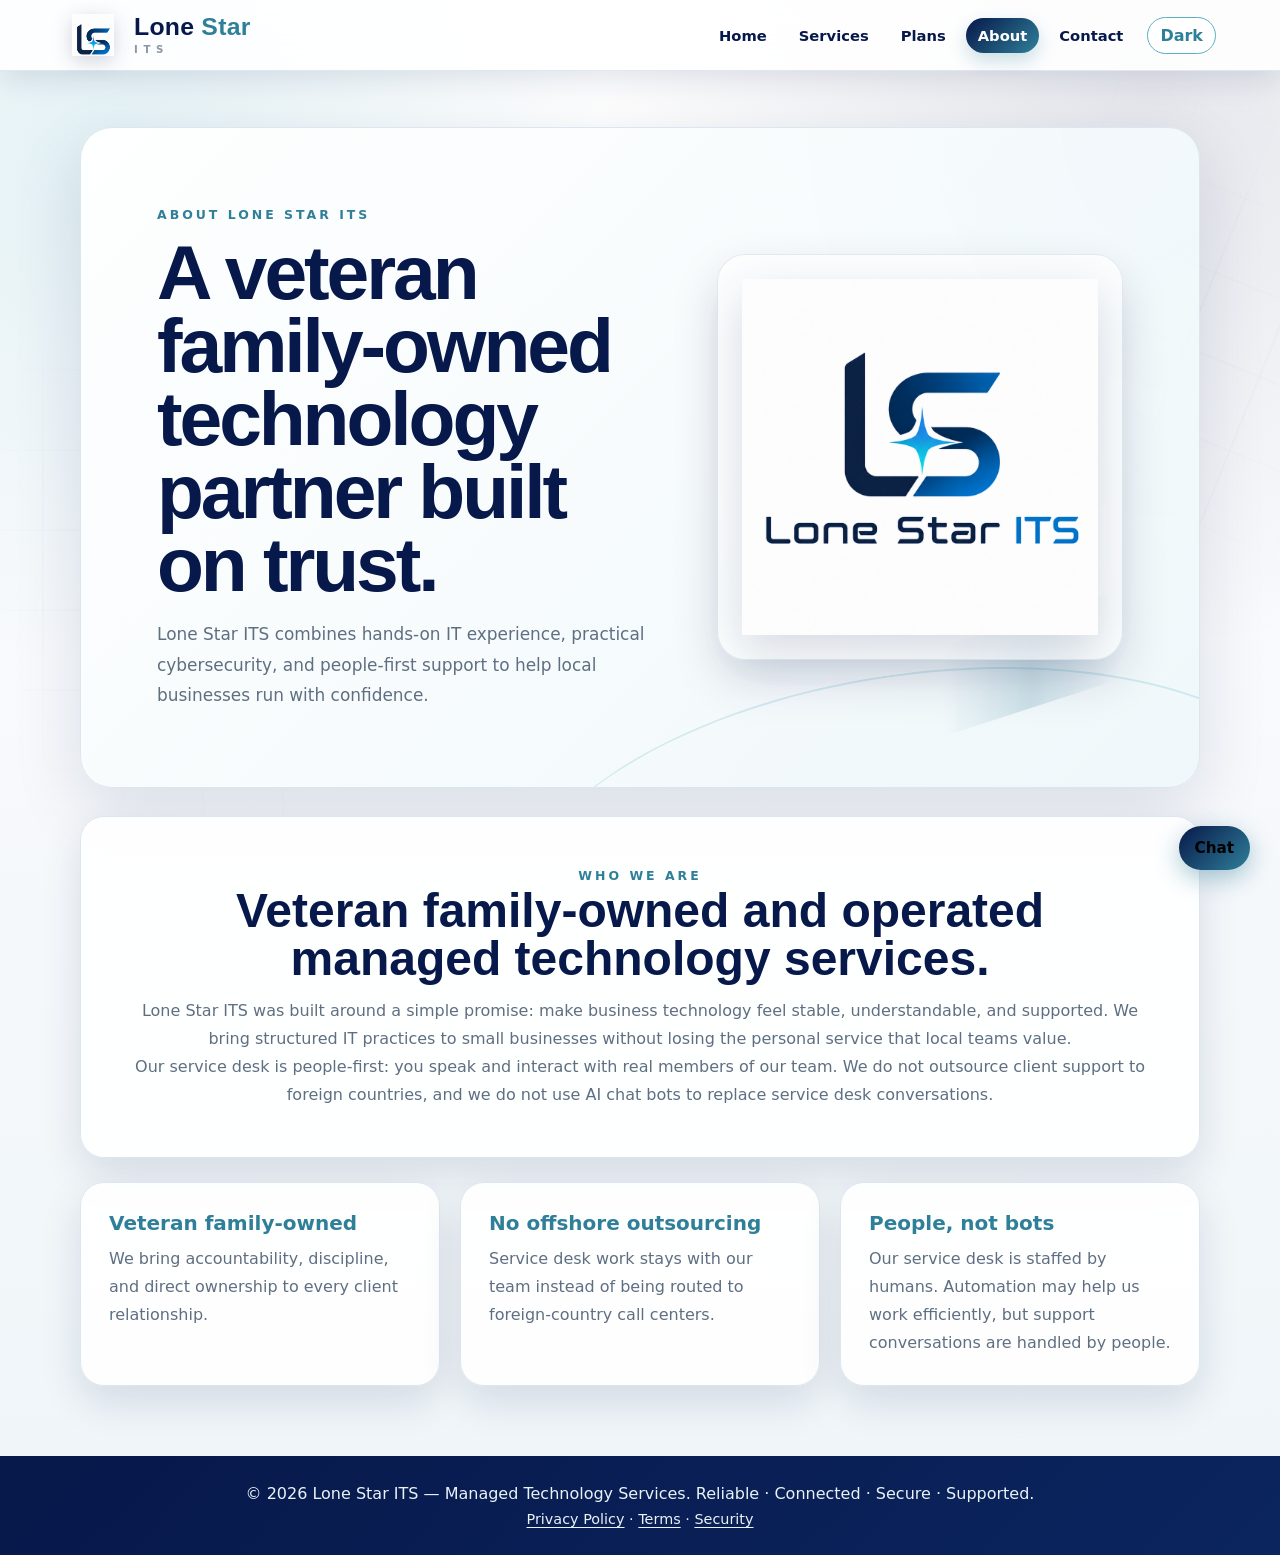
==== commit 3a6248ef: "Remove all published pricing, gate quotes behind Contact form - pricing.html: keep all 4 tiles (Basi" ====
--- a/about.html
+++ b/about.html
@@ -34,7 +34,7 @@
     <nav id="main-nav">
       <a href="index.html">Home</a>
       <a href="services.html">Services</a>
-      <a href="pricing.html">Plans &amp; Pricing</a>
+      <a href="pricing.html">Plans</a>
       <a class="active" href="about.html">About</a>
       <a href="contact.html">Contact</a>
     </nav>
@@ -75,7 +75,7 @@
       <div class="chat-msg bot">Hi there! I'm the Lone Star ITS website assistant for general questions. For service desk support, you will work with real people from our team.</div>
     </div>
     <div id="chat-quick-replies">
-      <button class="quick-reply">Pricing</button>
+      <button class="quick-reply">Plans</button>
       <button class="quick-reply">Services</button>
       <button class="quick-reply">Service Area</button>
       <button class="quick-reply">Contact</button>
